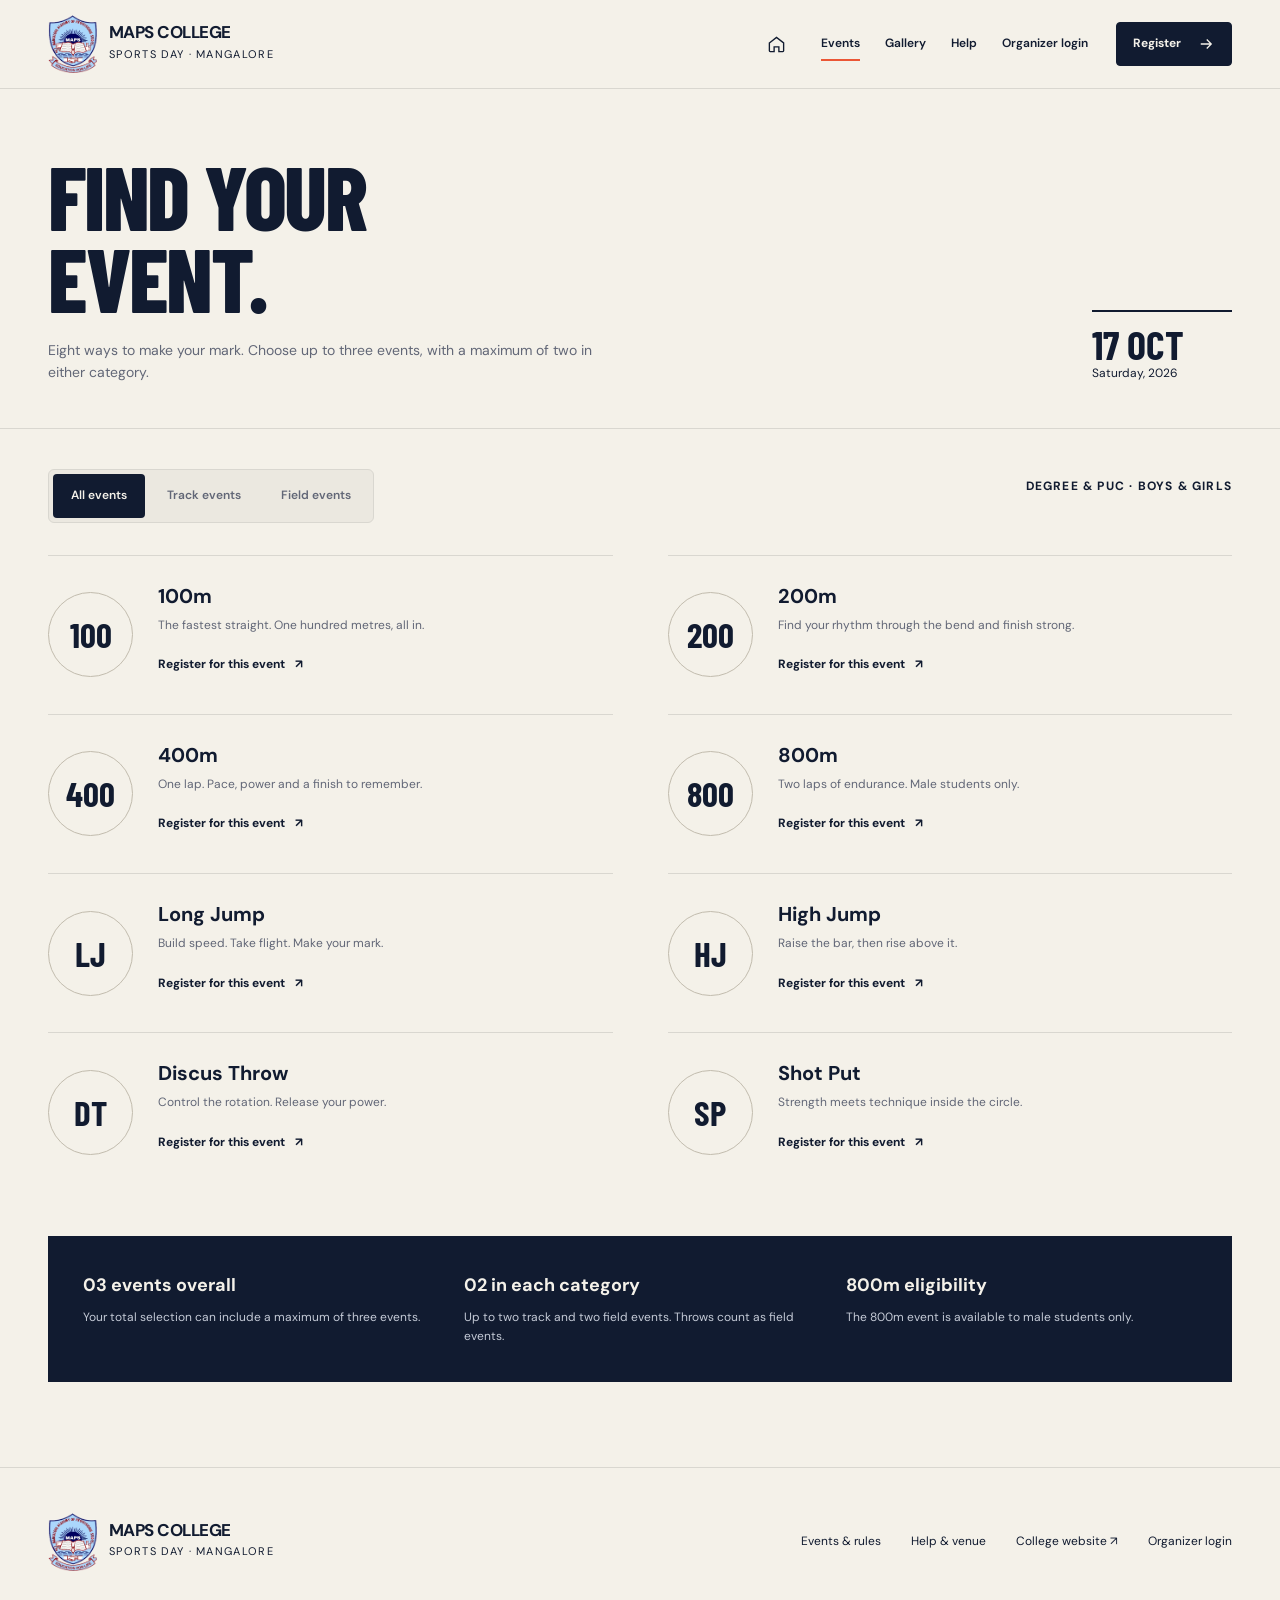
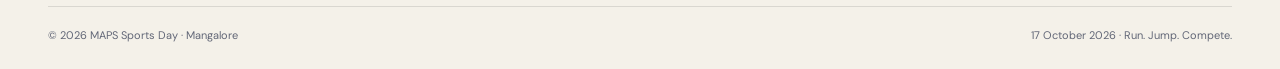
==== MAPS-Sports-Day-Website/pages/events.html @ db5a9b79 "Initial commit" ====
<!doctype html>
<html lang="en">
<head>
  <meta charset="utf-8"><meta name="viewport" content="width=device-width, initial-scale=1"><meta name="theme-color" content="#f4f1e9">
  <title>Events · MAPS Sports Day 2026</title>
  <link rel="stylesheet" href="../style.css">
</head>
<body data-page="events">
  <a class="skip" href="#main">Skip to content</a>
  <header class="masthead"><nav class="nav container" aria-label="Main navigation">
    <a class="brand" href="../index.html" aria-label="MAPS Sports Day home"><span class="brand-image"><img src="../assets/images/maps-logo.png" alt=""></span><span><strong>MAPS COLLEGE</strong><span>Sports Day · Mangalore</span></span></a>
    <div class="nav-links" id="primary-navigation"><a class="nav-home" href="../index.html" aria-label="Home" title="Home"><svg viewBox="0 0 24 24" fill="none" stroke="currentColor" stroke-width="1.7" aria-hidden="true"><path d="m3 10 9-7 9 7v10a1 1 0 0 1-1 1h-5v-6H9v6H4a1 1 0 0 1-1-1z"/></svg></a><a href="events.html">Events</a><a href="gallery.html">Gallery</a><a href="help.html">Help</a><a href="organizer-login.html">Organizer login</a></div>
    <a class="button small" href="register.html">Register <svg viewBox="0 0 24 24" fill="none" stroke="currentColor" stroke-width="1.7" aria-hidden="true"><path d="M5 12h14M13 6l6 6-6 6"/></svg></a>
    <button class="menu-toggle" type="button" aria-label="Open navigation" aria-expanded="false" aria-controls="primary-navigation"><svg viewBox="0 0 24 24" fill="none" stroke="currentColor" stroke-width="1.7" aria-hidden="true"><path d="M4 8h16M4 16h16"/></svg></button>
  </nav></header>
  <main id="main">
    <section class="page-hero"><div class="container"><div class="page-title-line"><div><h1>Find your<br>event.</h1><p>Eight ways to make your mark. Choose up to three events, with a maximum of two in either category.</p></div><div class="date-stamp"><strong>17 OCT</strong>Saturday, 2026</div></div></div></section>
    <section class="content container">
      <div class="toolbar">
        <div class="segmented" role="group" aria-label="Filter events">
          <button type="button" data-event-filter="all" aria-pressed="true">All events</button>
          <button type="button" data-event-filter="track" aria-pressed="false">Track events</button>
          <button type="button" data-event-filter="field" aria-pressed="false">Field events</button>
        </div>
        <span class="track-tag">Degree &amp; PUC · Boys &amp; Girls</span>
      </div>
      <div class="event-catalog" id="catalog">
        <article class="catalog-item" data-event-card data-kind="track"><span class="catalog-mark">100</span><div><h3>100m</h3><p>The fastest straight. One hundred metres, all in.</p><a href="register.html?event=100m">Register for this event <span aria-hidden="true">↗</span></a></div></article>
        <article class="catalog-item" data-event-card data-kind="track"><span class="catalog-mark">200</span><div><h3>200m</h3><p>Find your rhythm through the bend and finish strong.</p><a href="register.html?event=200m">Register for this event <span aria-hidden="true">↗</span></a></div></article>
        <article class="catalog-item" data-event-card data-kind="track"><span class="catalog-mark">400</span><div><h3>400m</h3><p>One lap. Pace, power and a finish to remember.</p><a href="register.html?event=400m">Register for this event <span aria-hidden="true">↗</span></a></div></article>
        <article class="catalog-item" data-event-card data-kind="track"><span class="catalog-mark">800</span><div><h3>800m</h3><p>Two laps of endurance. Male students only.</p><a href="register.html?event=800m">Register for this event <span aria-hidden="true">↗</span></a></div></article>
        <article class="catalog-item" data-event-card data-kind="field"><span class="catalog-mark">LJ</span><div><h3>Long Jump</h3><p>Build speed. Take flight. Make your mark.</p><a href="register.html?event=Long%20Jump">Register for this event <span aria-hidden="true">↗</span></a></div></article>
        <article class="catalog-item" data-event-card data-kind="field"><span class="catalog-mark">HJ</span><div><h3>High Jump</h3><p>Raise the bar, then rise above it.</p><a href="register.html?event=High%20Jump">Register for this event <span aria-hidden="true">↗</span></a></div></article>
        <article class="catalog-item" data-event-card data-kind="field"><span class="catalog-mark">DT</span><div><h3>Discus Throw</h3><p>Control the rotation. Release your power.</p><a href="register.html?event=Discus%20Throw">Register for this event <span aria-hidden="true">↗</span></a></div></article>
        <article class="catalog-item" data-event-card data-kind="field"><span class="catalog-mark">SP</span><div><h3>Shot Put</h3><p>Strength meets technique inside the circle.</p><a href="register.html?event=Shot%20Put">Register for this event <span aria-hidden="true">↗</span></a></div></article>
      </div>
      <div class="rules-strip" aria-label="Event entry rules">
        <div><strong>03 events overall</strong><p>Your total selection can include a maximum of three events.</p></div>
        <div><strong>02 in each category</strong><p>Up to two track and two field events. Throws count as field events.</p></div>
        <div><strong>800m eligibility</strong><p>The 800m event is available to male students only.</p></div>
      </div>
    </section>
  </main>
  <footer class="footer"><div class="container"><div class="footer-top"><a class="brand" href="../index.html" aria-label="MAPS Sports Day home"><span class="brand-image"><img src="../assets/images/maps-logo.png" alt=""></span><span><strong>MAPS COLLEGE</strong><span>Sports Day · Mangalore</span></span></a><nav class="footer-links" aria-label="Footer links"><a href="events.html">Events &amp; rules</a><a href="help.html">Help &amp; venue</a><a href="https://mapsmangalore.com/" target="_blank" rel="noopener">College website ↗</a><a href="organizer-login.html">Organizer login</a></nav></div><div class="footer-bottom"><span>© 2026 MAPS Sports Day · Mangalore</span><span>17 October 2026 · Run. Jump. Compete.</span></div></div></footer>
  <script src="../script.js" defer></script>
</body>
</html>
---- MAPS-Sports-Day-Website/style.css ----
/* MAPS Sports Day 2026 — shared visual system */
@font-face {
  font-family: "DM Sans";
  src: url("assets/fonts/dm-sans-regular.ttf") format("truetype");
  font-style: normal;
  font-weight: 400;
  font-display: swap;
}
@font-face {
  font-family: "DM Sans";
  src: url("assets/fonts/dm-sans-medium.ttf") format("truetype");
  font-style: normal;
  font-weight: 500;
  font-display: swap;
}
@font-face {
  font-family: "DM Sans";
  src: url("assets/fonts/dm-sans-semibold.ttf") format("truetype");
  font-style: normal;
  font-weight: 600;
  font-display: swap;
}
@font-face {
  font-family: "DM Sans";
  src: url("assets/fonts/dm-sans-bold.ttf") format("truetype");
  font-style: normal;
  font-weight: 700;
  font-display: swap;
}
@font-face {
  font-family: "Barlow Condensed";
  src: url("assets/fonts/barlow-condensed-bold.ttf") format("truetype");
  font-style: normal;
  font-weight: 700;
  font-display: swap;
}
@font-face {
  font-family: "Barlow Condensed";
  src: url("assets/fonts/barlow-condensed-extrabold.ttf") format("truetype");
  font-style: normal;
  font-weight: 800;
  font-display: swap;
}

:root {
  color-scheme: light;
  --ink: #111b30;
  --paper: #f4f1e9;
  --white: #fffdf7;
  --red: #eb5635;
  --gold: #efd486;
  --muted: #626777;
  --line: #d9d7d0;
  --ease: cubic-bezier(.23, 1, .32, 1);
}

*, *::before, *::after { box-sizing: border-box; }
html { scroll-behavior: smooth; scroll-padding-top: 100px; }
body {
  margin: 0;
  background: var(--paper);
  color: var(--ink);
  font: 400 15px/1.6 "DM Sans", Arial, sans-serif;
  -webkit-font-smoothing: antialiased;
}
body, button, input, select, textarea { font-family: "DM Sans", Arial, sans-serif; }
a { color: inherit; text-decoration: none; }
button, input, select, textarea { font: inherit; border-radius: 4px; }
button, a, input, select, textarea { -webkit-tap-highlight-color: transparent; }
button { cursor: pointer; color: inherit; }
button:disabled { cursor: not-allowed; }
img { display: block; max-width: 100%; }
svg { display: block; width: 20px; height: 20px; flex-shrink: 0; }
h1, h2, h3, p { margin: 0; }
h1, h2, .display {
  font-family: "Barlow Condensed", Impact, sans-serif;
  font-weight: 800;
  line-height: .92;
  letter-spacing: -.025em;
  text-transform: uppercase;
  text-wrap: balance;
}
h1 { font-size: clamp(58px, 8vw, 96px); }
h2 { font-size: clamp(44px, 5vw, 70px); }
h3 { font-size: 20px; line-height: 1.3; }
p { max-width: 70ch; }
::selection { background: var(--gold); color: var(--ink); }
:focus-visible { outline: 3px solid #9b351f; outline-offset: 5px; }
input, textarea { caret-color: #a53921; }
::-webkit-scrollbar { width: 8px; height: 8px; }
::-webkit-scrollbar-track { background: var(--paper); }
::-webkit-scrollbar-thumb { background: #9ba0aa; border-radius: 8px; }
[hidden] { display: none !important; }

.skip { position: fixed; z-index: 100; top: 8px; left: 8px; padding: 12px; background: var(--gold); transform: translateY(-150%); }
.skip:focus { transform: none; }
.container { width: min(1280px, calc(100% - 96px)); margin-inline: auto; }

/* Sticky navigation */
.masthead { position: sticky; top: 0; z-index: 40; background: var(--paper); border-bottom: 1px solid var(--line); }
.nav { position: relative; display: flex; align-items: center; gap: 28px; height: 88px; }
.brand { display: flex; align-items: center; gap: 12px; flex-shrink: 0; }
.brand-image { width: 49px; overflow: hidden; }
.brand img { width: 49px; height: 58px; max-width: none; object-fit: cover; object-position: left center; }
.brand strong { display: block; font-size: 17px; line-height: 1.15; letter-spacing: -.03em; }
.brand span { display: block; font-size: 11px; line-height: 2; letter-spacing: .12em; text-transform: uppercase; }
.nav-links { display: flex; align-items: center; gap: 25px; margin-left: auto; }
.nav-links a { position: relative; display: flex; align-items: center; min-height: 44px; font-size: 12px; font-weight: 600; }
.nav-links a::after { position: absolute; right: 0; bottom: 5px; left: 0; height: 2px; background: var(--red); content: ""; transform: scaleX(0); transform-origin: left; transition: transform 160ms var(--ease); }
.nav-links a[aria-current="page"]::after { transform: scaleX(1); }
.nav-links a.nav-home { justify-content: center; min-width: 40px; }
.nav-links a.nav-home::after { display: none; }
.nav-home svg { width: 19px; height: 19px; }
.menu-toggle { display: none; width: 44px; height: 44px; padding: 10px; border: 0; background: transparent; }
.menu-toggle svg { width: 24px; height: 24px; }

.button { display: inline-flex; align-items: center; justify-content: center; gap: 16px; min-height: 48px; padding: 13px 23px; border: 1px solid var(--ink); border-radius: 4px; background: var(--ink); color: var(--paper); font-size: 13px; font-weight: 700; transition: transform 160ms var(--ease), background 160ms var(--ease), color 160ms var(--ease); }
.button svg { width: 18px; height: 18px; }
.button.red { border-color: var(--red); background: var(--red); color: var(--ink); }
.button.light { border-color: var(--paper); background: var(--paper); color: var(--ink); }
.button.outline { border-color: #9b9da2; background: transparent; color: var(--ink); }
.button.text { padding-inline: 0; border-color: transparent; background: transparent; color: inherit; }
.button.small { min-height: 44px; padding: 9px 16px; font-size: 12px; }
.button:active { transform: scale(.97); }
.button:disabled { opacity: .55; }

/* Home hero and track artwork */
.hero { position: relative; overflow: hidden; background: var(--ink); color: var(--paper); }
.hero-inner { position: relative; display: grid; grid-template-columns: 1fr 1.16fr; align-items: center; gap: 20px; min-height: 650px; padding-block: 58px 68px; }
.hero-copy { position: relative; z-index: 2; animation: hero-enter 950ms var(--ease) both; }
.event-line { display: flex; align-items: center; gap: 18px; margin-bottom: 28px; font-size: 12px; letter-spacing: .03em; }
.event-line i { width: 6px; height: 6px; border-radius: 50%; background: var(--gold); }
.hero h1 { max-width: 600px; font-size: clamp(72px, 8vw, 96px); line-height: .95; }
.hero h1 span { display: block; color: var(--red); }
.hero-description { max-width: 350px; margin: 24px 0 28px; color: #c4cad6; font-size: 14px; line-height: 1.8; }
.hero-actions { display: flex; align-items: center; gap: 24px; }
.hero-actions .text { color: var(--paper); }
.hero-visual { position: relative; isolation: isolate; height: 500px; min-width: 0; }
.year-graphic { position: absolute; z-index: 0; top: -12%; right: 0; left: 5%; color: #1f2e48; font: 800 clamp(180px, 25vw, 380px)/1 "Barlow Condensed", Impact, sans-serif; text-align: center; pointer-events: none; }
.track-art { position: absolute; z-index: 1; top: 8%; left: -1%; width: 106%; height: 90%; object-fit: contain; filter: drop-shadow(0 22px 12px rgb(0 0 0 / 20%)); animation: track-float 6s ease-in-out infinite; }
.scene-caption { position: absolute; z-index: 2; right: 25px; bottom: 3px; display: flex; align-items: center; gap: 8px; color: #b7c2d3; font-size: 11px; letter-spacing: .14em; text-transform: uppercase; }
.scene-caption span { width: 5px; height: 5px; border-radius: 50%; background: var(--red); }
.scene-toggle { position: absolute; z-index: 3; top: 8px; right: 0; min-height: 44px; padding: 8px 11px; border: 1px solid #566176; background: transparent; color: var(--paper); font-size: 11px; }
.hero-bottom { display: flex; align-items: center; justify-content: space-between; gap: 20px; padding: 19px 0; border-top: 1px solid #394359; color: #bdc5d3; font-size: 11px; }
.hero-bottom strong { color: var(--paper); font-weight: 500; }
.hero-bottom .countdown { color: var(--gold); font-weight: 700; font-variant-numeric: tabular-nums; }
.ticker { overflow: hidden; padding: 13px 0; border-block: 1px solid var(--red); background: var(--red); color: var(--ink); }
.ticker-track { display: flex; gap: 40px; width: max-content; animation: marquee 32s linear infinite; font: 700 24px/1.2 "Barlow Condensed", Impact, sans-serif; letter-spacing: .04em; text-transform: uppercase; }
.ticker-track span { display: flex; align-items: center; gap: 40px; white-space: nowrap; }
.ticker-track b { font-size: 16px; font-weight: 400; }

/* Home sections */
.section { padding-block: 96px; }
.section-head { display: flex; align-items: end; justify-content: space-between; gap: 30px; margin-bottom: 36px; }
.section-head p { max-width: 310px; color: var(--muted); font-size: 13px; }
.section-head h2 span { color: #a53921; }
.event-preview { display: grid; grid-template-columns: 1fr 1fr; gap: 60px; }
.track-tag { margin-bottom: 18px; font-size: 12px; font-weight: 700; letter-spacing: .1em; text-transform: uppercase; }
.event-list { border-top: 1px solid var(--ink); }
.event-row { display: grid; grid-template-columns: 90px 1fr 28px; align-items: center; gap: 15px; min-height: 94px; padding: 22px 0; border-bottom: 1px solid var(--line); transition: color 160ms var(--ease); }
.event-row .distance { font: 700 40px/1 "Barlow Condensed", Impact, sans-serif; }
.event-row strong { display: block; font-size: 16px; }
.event-row small { color: var(--muted); font-size: 11px; }
.event-row svg { color: #747886; }
.photo-story { display: grid; grid-template-columns: 1.2fr 1fr; align-items: center; gap: 65px; }
.feature-photo { position: relative; height: 470px; overflow: hidden; background: #dedbd3; }
.feature-photo img { width: 100%; height: 100%; object-fit: cover; }
.photo-label { position: absolute; bottom: 22px; left: 25px; padding: 8px 14px; background: var(--paper); font-size: 11px; font-weight: 600; }
.photo-story h2 { margin-bottom: 24px; }
.photo-story p { margin-bottom: 26px; color: var(--muted); font-size: 14px; }
.photo-story p + p { margin-top: 18px; }
.story-numbers { display: flex; gap: 45px; margin-top: 30px; padding-top: 24px; border-top: 1px solid var(--line); }
.story-numbers strong { display: block; font: 800 44px/1 "Barlow Condensed", Impact, sans-serif; }
.story-numbers span { color: var(--muted); font-size: 11px; }
.dark-section { background: var(--ink); color: var(--paper); }
.dark-section .section-head p { color: #bcc5d4; }
.dark-section .button.outline { color: var(--paper); }
.schedule-preview { display: grid; grid-template-columns: 1fr 1fr 1fr; gap: 35px; padding-top: 26px; border-top: 1px solid #546074; }
.schedule-preview div { padding-bottom: 15px; }
.schedule-preview strong { display: block; margin-bottom: 10px; font-size: 17px; }
.schedule-preview span { color: #bdc5d3; font-size: 12px; }
.results-preview { display: grid; grid-template-columns: 1fr 1fr; gap: 60px; }
.result-link { display: grid; grid-template-columns: 90px 1fr 28px; align-items: center; gap: 15px; min-height: 94px; border-bottom: 1px solid var(--line); transition: color 160ms var(--ease); }
.result-link:first-child { border-top: 1px solid var(--ink); }
.result-link .mark { font: 700 36px/1 "Barlow Condensed", Impact, sans-serif; }
.result-link strong { display: block; font-size: 16px; }
.result-link small { color: var(--muted); font-size: 11px; }
.closing { padding: 70px 0; background: var(--gold); }
.closing-inner { display: flex; align-items: center; justify-content: space-between; gap: 30px; }
.closing h2 { max-width: 650px; }
.footer { padding: 45px 0 25px; border-top: 1px solid var(--line); }
.footer-top { display: flex; justify-content: space-between; gap: 35px; padding-bottom: 35px; }
.footer-links { display: flex; align-items: center; gap: 30px; font-size: 12px; }
.footer-bottom { display: flex; justify-content: space-between; gap: 20px; padding-top: 20px; border-top: 1px solid var(--line); color: var(--muted); font-size: 11px; }

/* Interior pages */
.page-hero { padding: 65px 0 44px; border-bottom: 1px solid var(--line); }
.page-title-line { display: flex; align-items: end; justify-content: space-between; gap: 30px; }
.page-hero h1 { font-size: clamp(58px, 7vw, 90px); }
.page-hero p { max-width: 580px; margin-top: 20px; color: var(--muted); font-size: 14px; }
.date-stamp { min-width: 140px; padding-top: 12px; border-top: 2px solid var(--ink); font-size: 12px; }
.date-stamp strong { display: block; font: 700 40px/1 "Barlow Condensed", Impact, sans-serif; }
.content { min-height: 420px; padding: 40px 0 85px; }
.toolbar { display: flex; flex-wrap: wrap; align-items: center; justify-content: space-between; gap: 18px; margin-bottom: 32px; }
.segmented { display: flex; flex-wrap: wrap; gap: 4px; width: max-content; max-width: 100%; padding: 4px; border: 1px solid var(--line); border-radius: 6px; background: #ebe8e0; }
.segmented button { min-height: 44px; padding: 10px 18px; border: 0; background: transparent; color: var(--muted); font-size: 12px; font-weight: 600; }
.segmented button[aria-pressed="true"] { background: var(--ink); color: var(--paper); }
.filters { display: flex; flex-wrap: wrap; align-items: end; gap: 14px; }
.filter label { display: block; margin-bottom: 6px; font-size: 11px; font-weight: 600; }
.filter select, .filter input { min-width: 160px; min-height: 44px; padding: 10px 13px; border: 1px solid #aaaeb7; background: var(--white); color: var(--ink); }
.notice { display: flex; align-items: start; gap: 12px; margin-bottom: 30px; padding: 17px 20px; background: #e7e4dc; font-size: 12px; }
.notice p { max-width: none; }
.notice strong { font-weight: 700; }
.notice.demo { background: #f3e6be; }
.event-catalog { display: grid; grid-template-columns: 1fr 1fr; gap: 0 55px; }
.catalog-item { display: flex; align-items: center; gap: 25px; padding: 27px 0; border-top: 1px solid var(--line); }
.catalog-mark { position: relative; display: grid; place-items: center; width: 85px; height: 85px; flex-shrink: 0; border: 1px solid #c2bcae; border-radius: 50%; font: 700 35px/1 "Barlow Condensed", Impact, sans-serif; transition: transform 220ms var(--ease), background 220ms var(--ease); }
.catalog-item h3 { margin-bottom: 7px; }
.catalog-item p { color: var(--muted); font-size: 12px; }
.catalog-item a { display: inline-flex; align-items: center; gap: 10px; min-height: 44px; margin-top: 8px; font-size: 12px; font-weight: 700; }
.rules-strip { display: grid; grid-template-columns: 1fr 1fr 1fr; gap: 30px; margin-top: 45px; padding: 35px; background: var(--ink); color: var(--paper); }
.rules-strip strong { display: block; margin-bottom: 8px; font-size: 18px; }
.rules-strip p { color: #c4cad6; font-size: 12px; }
.table-wrap { overflow-x: auto; }
table { width: 100%; border-collapse: collapse; font-size: 13px; font-variant-numeric: tabular-nums; }
th { padding: 15px 18px; border-bottom: 1px solid var(--ink); text-align: left; white-space: nowrap; font-size: 11px; font-weight: 600; letter-spacing: .08em; text-transform: uppercase; }
td { padding: 20px 18px; border-bottom: 1px solid var(--line); }
td:first-child, th:first-child { padding-left: 0; }
td strong { font-weight: 600; }
td small { display: block; margin-top: 4px; color: var(--muted); font-size: 11px; }
.status-pill { display: inline-flex; padding: 4px 9px; border-radius: 3px; background: #e8e5dd; font-size: 11px; font-weight: 600; white-space: nowrap; }
.status-pill.published { background: #dce9dc; color: #244b30; }
.empty { padding: 70px 30px; border-block: 1px solid var(--line); text-align: center; }
.empty-art { display: grid; place-items: center; width: 70px; height: 70px; margin: 0 auto 25px; border: 1px solid #bab7ae; border-radius: 50%; }
.empty-art svg { width: 30px; height: 30px; }
.empty h2 { margin-bottom: 16px; font-size: 38px; }
.empty p { max-width: 460px; margin: 0 auto 24px; color: var(--muted); font-size: 13px; }
.result-section { margin: 28px 0 40px; }
.result-heading { display: flex; align-items: center; justify-content: space-between; gap: 15px; padding-bottom: 18px; border-bottom: 1px solid var(--ink); }
.result-heading h3 { font: 700 30px/1 "Barlow Condensed", Impact, sans-serif; text-transform: uppercase; }
.result-heading span { color: var(--muted); font-size: 11px; }
.podium-row { display: grid; grid-template-columns: 60px 1.5fr 1fr 100px; align-items: center; gap: 18px; padding: 20px 0; border-bottom: 1px solid var(--line); font-size: 13px; }
.place { font: 700 32px/1 "Barlow Condensed", Impact, sans-serif; }
.place.first { color: #805b14; }
.podium-row small { display: block; color: var(--muted); font-size: 11px; }
.team-dot { display: inline-block; width: 8px; height: 8px; margin-right: 8px; border-radius: 50%; }
.standing-row { display: grid; grid-template-columns: 50px 1.5fr 1fr 120px; align-items: center; gap: 25px; padding: 28px 0; border-bottom: 1px solid var(--line); }
.standing-row .team-name { font-size: 22px; font-weight: 600; }
.standing-row .points { font: 700 45px/1 "Barlow Condensed", Impact, sans-serif; text-align: right; }
.standing-row .points small { display: block; color: var(--muted); font: 400 11px/1.6 "DM Sans", Arial, sans-serif; }
.medals { display: flex; gap: 18px; font-size: 12px; }
.medals span { display: flex; align-items: center; gap: 6px; }
.medal-dot { width: 7px; height: 7px; border-radius: 50%; background: #b99b47; }
.medal-dot.silver { background: #818b9b; }
.medal-dot.bronze { background: #a85d37; }
.gallery-grid { display: grid; grid-template-columns: minmax(0, 680px); justify-content: center; }
.gallery-button { width: 100%; padding: 0; border: 0; background: transparent; text-align: left; }
.gallery-image { display: block; height: 400px; overflow: hidden; background: #ddd9d0; }
.gallery-image img { width: 100%; height: 100%; object-fit: cover; transition: transform 250ms var(--ease); }
.gallery-info { display: flex; justify-content: space-between; gap: 15px; padding: 18px 0; font-size: 13px; }
.gallery-info span { color: var(--muted); font-size: 11px; }
.image-crop-alt .gallery-image img { object-position: 65% center; filter: saturate(.88); }
.organiser-note { margin-top: 34px; }
dialog { width: min(1100px, 95vw); max-height: 95vh; padding: 0; border: 0; border-radius: 8px; background: var(--ink); color: var(--paper); }
dialog::backdrop { background: rgb(17 27 48 / 85%); }
dialog img { width: 100%; max-height: 80vh; object-fit: contain; }
.dialog-foot { display: flex; align-items: center; justify-content: space-between; padding: 15px 20px; font-size: 12px; }
.dialog-close { min-height: 44px; padding: 8px 15px; border: 1px solid #8f98a7; background: transparent; color: var(--paper); }
.help-grid { display: grid; grid-template-columns: 1.4fr 1fr; gap: 75px; }
.faq { border-top: 1px solid var(--line); }
details { padding: 21px 0; border-bottom: 1px solid var(--line); }
summary { min-height: 25px; cursor: pointer; font-size: 14px; font-weight: 600; }
details p { padding: 16px 0 0; color: var(--muted); font-size: 13px; }
.venue-block { padding: 35px; background: var(--ink); color: var(--paper); }
.venue-block h2 { margin-bottom: 20px; font-size: 42px; }
.venue-block p { margin-bottom: 25px; color: #bdc5d3; font-size: 13px; }
.venue-lines { display: flex; flex-direction: column; gap: 20px; padding-top: 20px; border-top: 1px solid #536079; }
.venue-lines small { display: block; color: #bdc5d3; font-size: 11px; }
.venue-lines strong { display: block; font-size: 14px; }

/* Registration form */
.form-layout { display: grid; grid-template-columns: 1.5fr 1fr; align-items: start; gap: 65px; }
.registration-form { padding: 35px; border-radius: 8px; background: var(--white); }
.form-grid { display: grid; grid-template-columns: 1fr 1fr; gap: 22px 20px; }
.form-grid .field-span-all { grid-column: 1 / -1; }
.field label { display: block; margin-bottom: 8px; font-size: 12px; font-weight: 600; }
.field input, .field select, .field textarea { width: 100%; min-height: 48px; padding: 12px; border: 1px solid #a7abb3; background: transparent; color: var(--ink); }
.field textarea { min-height: 90px; resize: vertical; }
.field input::placeholder, .field textarea::placeholder { color: #707583; }
.field.full { grid-column: 1 / -1; }
.form-title { margin-bottom: 25px; font: 700 32px/1 "Barlow Condensed", Impact, sans-serif; text-transform: uppercase; }
.form-intro { margin-bottom: 28px; color: var(--muted); font-size: 13px; }
.event-group-heading { margin: 24px 0 12px; font-size: 12px; font-weight: 700; letter-spacing: .07em; text-transform: uppercase; }
.event-options { display: grid; grid-template-columns: 1fr 1fr; gap: 10px; }
.event-option { display: flex; align-items: center; gap: 12px; min-height: 70px; padding: 13px; border: 1px solid #c3c6cd; border-radius: 4px; cursor: pointer; font-size: 12px; transition: background 160ms var(--ease), border-color 160ms var(--ease); }
.event-option:has(input:checked) { border-color: #a98c3e; background: #f5e9ce; }
.event-option:has(input:disabled) { opacity: .55; cursor: not-allowed; }
.event-option input { width: 16px; height: 16px; flex-shrink: 0; accent-color: var(--ink); }
.event-option strong { display: block; }
.event-option small { display: block; margin-top: 3px; color: var(--muted); font-size: 11px; }
.form-aside { position: sticky; top: 122px; }
.form-aside h2 { margin-bottom: 25px; font-size: 48px; }
.form-aside > p { margin-bottom: 25px; color: var(--muted); font-size: 13px; }
.limits { border-top: 1px solid var(--line); }
.limit-line { display: flex; justify-content: space-between; gap: 12px; padding: 16px 0; border-bottom: 1px solid var(--line); font-size: 12px; }
.limit-line strong { font-variant-numeric: tabular-nums; }
.selection-summary { display: flex; flex-wrap: wrap; gap: 7px; margin-top: 22px; }
.selection-summary span { padding: 7px 10px; border-radius: 3px; background: #e5e1d7; font-size: 11px; }
.form-error { min-height: 25px; padding-top: 15px; color: #942f1b; font-size: 12px; }
.form-error:empty { min-height: 0; padding: 0; }
.form-actions { display: flex; align-items: center; justify-content: space-between; gap: 16px; margin-top: 30px; }
.form-actions .button { margin-left: auto; }
.confirmation-section { padding-top: 62px; }
.confirmation-card { max-width: 760px; margin-inline: auto; padding: clamp(30px, 6vw, 64px); border-radius: 8px; background: var(--white); }
.confirmation-check { display: grid; place-items: center; width: 58px; height: 58px; margin-bottom: 28px; border-radius: 50%; background: #e3ebdf; color: #355e2a; font-size: 32px; font-weight: 700; }
.confirmation-card .track-tag { margin-bottom: 12px; color: #355e2a; }
.confirmation-card h1 { margin-bottom: 22px; font-size: clamp(54px, 8vw, 82px); }
.confirmation-lead { margin-bottom: 28px; color: var(--muted); }
.confirmation-detail { display: grid; gap: 5px; padding: 16px 0; border-block: 1px solid var(--line); }
.confirmation-detail small, .confirmation-reference { color: var(--muted); font-size: 12px; }
.confirmation-reference { margin-top: 14px; }
.confirmation-reference strong { color: var(--ink); font-variant-numeric: tabular-nums; }
.confirmation-actions { display: flex; flex-wrap: wrap; align-items: center; gap: 20px; margin-top: 28px; }
.inline-link { display: inline-flex; align-items: center; min-height: 44px; font-size: 12px; font-weight: 600; text-decoration: underline; text-underline-offset: 5px; }
.auth-layout { display: grid; grid-template-columns: 1fr 1fr; align-items: start; gap: 70px; max-width: 1040px; margin-inline: auto; }
.auth-art { position: relative; height: 450px; overflow: hidden; padding: 40px; background: var(--ink); color: var(--paper); }
.auth-art h2 { position: relative; z-index: 1; font-size: 58px; }
.auth-art p { position: relative; z-index: 1; max-width: 280px; margin-top: 25px; color: #c4cad6; font-size: 13px; }
.auth-year { position: absolute; right: -18px; bottom: -90px; color: var(--red); font: 800 320px/1 "Barlow Condensed", Impact, sans-serif; }
.auth-form { padding-top: 10px; }
.auth-form h2 { margin-bottom: 15px; font-size: 46px; }
.auth-form > p { margin-bottom: 28px; color: var(--muted); font-size: 13px; }
.auth-form .field { margin-bottom: 20px; }
.auth-form .button { width: 100%; }
.auth-message { min-height: 25px; padding-top: 12px; color: #942f1b; font-size: 12px; }
.auth-back { margin-top: 15px; }
.password-field { position: relative; }
.password-field input { padding-right: 76px; }
.password-toggle { position: absolute; top: 27px; right: 4px; min-height: 40px; padding: 6px 9px; border: 0; background: transparent; color: var(--muted); font-size: 11px; }
.dashboard-head { display: flex; align-items: end; justify-content: space-between; gap: 20px; margin-bottom: 30px; }
.dashboard-head h2 { font-size: 58px; }
.dashboard-head p { margin-top: 12px; color: var(--muted); font-size: 12px; }
.dashboard-actions { display: flex; align-items: center; gap: 18px; }
.dashboard-stats { display: flex; gap: 50px; margin-bottom: 30px; padding: 22px 0; border-block: 1px solid var(--line); }
.dashboard-stats strong { display: block; font: 800 50px/1 "Barlow Condensed", Impact, sans-serif; }
.dashboard-stats span { color: var(--muted); font-size: 11px; }
.dashboard-groups { display: grid; grid-template-columns: repeat(4, minmax(0, 1fr)); gap: 12px; }
.dashboard-group { padding: 16px; border: 1px solid var(--line); background: transparent; text-align: left; transition: border-color 160ms var(--ease), background 160ms var(--ease); }
.dashboard-group[aria-pressed="true"] { border-color: var(--ink); background: #ebe8e0; }
.dashboard-group strong, .dashboard-group span { display: block; }
.dashboard-group strong { font-size: 13px; }
.dashboard-group span { margin-top: 6px; color: var(--muted); font-size: 11px; }
.dashboard-sections { display: grid; grid-template-columns: 1fr 1fr; gap: 45px; margin-top: 42px; }
.dashboard-section h3 { margin-bottom: 12px; font: 700 28px/1 "Barlow Condensed", Impact, sans-serif; text-transform: uppercase; }
.dashboard-event-list { border-top: 1px solid var(--ink); }
.dashboard-event { display: flex; align-items: center; justify-content: space-between; gap: 16px; width: 100%; min-height: 66px; padding: 12px 0; border: 0; border-bottom: 1px solid var(--line); background: transparent; text-align: left; }
.dashboard-event[aria-pressed="true"] { color: #a53921; }
.dashboard-event strong { font-size: 13px; }
.dashboard-event span { color: var(--muted); font-size: 11px; }
.dashboard-panel { margin-top: 46px; padding-top: 25px; border-top: 1px solid var(--ink); }
.dashboard-panel-head { display: flex; align-items: center; justify-content: space-between; gap: 20px; margin-bottom: 18px; }
.dashboard-panel-head h3 { font: 700 30px/1 "Barlow Condensed", Impact, sans-serif; text-transform: uppercase; }
.dashboard-tools { display: flex; align-items: center; gap: 12px; }
.dashboard-search { min-height: 44px; min-width: 220px; padding: 10px 12px; border: 1px solid #aaaeb7; background: var(--white); }
.dashboard-table { overflow-x: auto; }
.dashboard-table table { min-width: 940px; }
.dashboard-status { margin-bottom: 22px; padding: 14px 16px; border: 1px solid var(--line); background: #ebe8e0; color: var(--muted); font-size: 12px; }
.dashboard-status.error { border-color: #e1b7a9; background: #f4e4de; color: #842e1c; }
.dashboard-empty { padding: 35px 15px; border-block: 1px solid var(--line); color: var(--muted); font-size: 13px; text-align: center; }

/* Gentle motion, hover feedback, and scroll reveal */
.reveal { opacity: 1; }
.js-motion .reveal.pending { opacity: .15; transform: translateY(18px); transition: opacity 700ms var(--ease), transform 700ms var(--ease); }
.js-motion .reveal.seen { opacity: 1; transform: none; transition: opacity 700ms var(--ease), transform 700ms var(--ease); }
@keyframes hero-enter { from { transform: translateY(22px); opacity: .2; } to { transform: none; opacity: 1; } }
@keyframes marquee { to { transform: translateX(-50%); } }
@keyframes track-float { 0%, 100% { transform: translateY(0) rotate(-1deg); } 50% { transform: translateY(-7px) rotate(0deg); } }
@media (hover: hover) and (pointer: fine) {
  .button:hover { transform: translateY(-2px); background: #26344c; }
  .button.red:hover { background: #f56b49; }
  .button.light:hover { background: #fff; }
  .button.outline:hover { background: #e6e2d9; }
  .button.text:hover { background: transparent; color: var(--red); }
  .nav-links a:hover::after { transform: scaleX(1); }
  .event-row:hover, .result-link:hover { color: #a53921; }
  .catalog-item:hover .catalog-mark { transform: scale(1.05); background: #f0e3c4; }
  .gallery-button:hover img { transform: scale(1.025); }
}
.dark-section .button.outline:hover { background: #26344c; color: var(--paper); }
body[data-motion-paused="true"] .ticker-track,
body[data-motion-paused="true"] .track-art { animation-play-state: paused; }

@media (min-width: 1500px) {
  .hero-inner { min-height: 720px; }
  .hero-visual { height: 550px; }
}
@media (max-width: 1050px) {
  .container { width: calc(100% - 56px); }
  .nav { gap: 20px; }
  .nav-links { gap: 16px; }
  .nav-links a { font-size: 11px; }
  .nav .button { padding-inline: 16px; }
  .hero-inner { grid-template-columns: 1fr 1fr; min-height: 600px; }
  .hero-visual { height: 430px; }
  .event-preview, .photo-story { gap: 35px; }
  .form-layout { gap: 35px; }
  .help-grid { gap: 35px; }
  .hero h1 { font-size: 85px; }
  .footer-links { gap: 16px; }
}
@media (max-width: 800px) {
  .container { width: calc(100% - 40px); }
  .nav { height: 76px; gap: 12px; }
  .brand strong { font-size: 15px; }
  .brand span { font-size: 11px; }
  .brand-image { width: 37px; }
  .brand img { width: 37px; height: 44px; }
  .nav > .button { min-height: 44px; margin-left: auto; padding: 10px 14px; font-size: 11px; }
  .menu-toggle { display: grid; place-items: center; }
  .nav-links { position: absolute; top: 76px; right: 0; left: 0; display: none; flex-wrap: wrap; gap: 8px 20px; margin: 0; padding: 15px 20px; border-bottom: 1px solid var(--line); background: var(--paper); }
  .nav-links.open { display: flex; }
  .nav-links a { min-width: 75px; font-size: 13px; }
  .nav-links a.nav-home { min-width: 44px; }
  .hero-inner { grid-template-columns: 1fr 1fr; min-height: 540px; padding-block: 45px; }
  .hero h1 { font-size: 72px; }
  .hero-description { font-size: 12px; }
  .hero-visual { height: 370px; }
  .hero-actions { flex-wrap: wrap; gap: 16px; }
  .hero-actions .button { padding: 12px 15px; font-size: 12px; }
  .hero-bottom { flex-wrap: wrap; font-size: 11px; }
  .year-graphic { top: 0; font-size: 240px; }
  .scene-caption { right: 0; font-size: 11px; }
  .section { padding-block: 65px; }
  .section-head { align-items: start; }
  .section-head p { max-width: 220px; }
  .feature-photo { height: 380px; }
  .closing h2 { font-size: 50px; }
  .footer-top { flex-wrap: wrap; }
  .footer-links { flex-wrap: wrap; }
  .form-layout { grid-template-columns: 1fr; }
  .form-aside { position: static; order: -1; }
  .form-aside h2 { margin-bottom: 12px; font-size: 35px; }
  .form-aside > p { margin-bottom: 10px; }
  .limits { display: flex; gap: 20px; }
  .limit-line { flex: 1 1 0; gap: 10px; font-size: 11px; }
  .registration-form { padding: 28px; }
  .help-grid { grid-template-columns: 1.2fr 1fr; }
  .auth-layout { gap: 40px; }
  .auth-art { height: 420px; padding: 30px; }
  .auth-art h2 { font-size: 48px; }
  .dashboard-groups { grid-template-columns: repeat(2, minmax(0, 1fr)); }
  .dashboard-stats { gap: 28px; }
  .gallery-image { height: 300px; }
  .podium-row { grid-template-columns: 40px 1.5fr 1fr 60px; gap: 12px; }
  .standing-row { grid-template-columns: 30px 1.2fr 1fr 80px; gap: 15px; }
  .standing-row .team-name { font-size: 18px; }
}
@media (max-width: 600px) {
  .container { width: calc(100% - 36px); }
  .brand { gap: 8px; }
  .brand-image, .brand img { width: 32px; }
  .brand img { height: 40px; }
  .brand span { letter-spacing: .02em; }
  .nav { gap: 9px; }
  .hero-inner { display: flex; flex-direction: column; align-items: stretch; gap: 0; min-height: 0; padding: 40px 0 5px; }
  .hero-copy { z-index: 2; }
  .event-line { gap: 12px; margin-bottom: 24px; font-size: 11px; }
  .hero h1 { max-width: 370px; font-size: 80px; line-height: .9; }
  .hero-description { max-width: 300px; margin: 22px 0; font-size: 12px; }
  .hero-actions { gap: 12px; }
  .hero-actions .button { min-height: 44px; }
  .hero-visual { height: 340px; margin-top: 5px; }
  .year-graphic { top: -16px; left: 0; font-size: 270px; }
  .track-art { top: 3%; left: -4%; width: 108%; height: 95%; }
  .scene-toggle { top: 12px; right: 0; }
  .scene-caption { right: 5px; bottom: 6px; font-size: 11px; letter-spacing: .06em; }
  .hero-bottom { gap: 12px; padding-block: 15px; }
  .hero-bottom > span:nth-child(2) { display: none; }
  .ticker { padding: 9px 0; }
  .ticker-track, .ticker-track span { gap: 28px; }
  .ticker-track { font-size: 20px; }
  .section { padding-block: 55px; }
  .section-head { flex-direction: column; gap: 20px; margin-bottom: 28px; }
  .section-head p { max-width: 340px; }
  .event-preview, .results-preview { grid-template-columns: 1fr; gap: 35px; }
  .event-row { min-height: 82px; padding: 17px 0; }
  .event-row .distance { font-size: 36px; }
  .photo-story { grid-template-columns: 1fr; gap: 35px; }
  .feature-photo { height: 350px; }
  .photo-story h2 { font-size: 52px; }
  .story-numbers { gap: 35px; }
  .schedule-preview { grid-template-columns: 1fr; gap: 5px; }
  .schedule-preview div { padding: 16px 0; border-bottom: 1px solid #3e4b60; }
  .closing { padding-block: 45px; }
  .closing-inner { flex-direction: column; align-items: start; }
  .closing h2 { font-size: 55px; }
  .footer { padding-top: 35px; }
  .footer-top { gap: 30px; }
  .footer-links { max-width: 100%; gap: 6px 25px; }
  .footer-links a { display: flex; align-items: center; min-height: 36px; }
  .footer-bottom { flex-direction: column; gap: 10px; }
  .page-hero { padding: 45px 0 30px; }
  .page-hero h1 { font-size: 64px; }
  .page-title-line { align-items: start; gap: 20px; }
  .date-stamp { min-width: 80px; padding-top: 8px; font-size: 11px; }
  .date-stamp strong { font-size: 32px; }
  .page-hero p { margin-top: 18px; font-size: 12px; }
  .content { padding: 28px 0 60px; }
  .segmented button { padding: 9px 12px; font-size: 11px; }
  .filters { width: 100%; gap: 10px; }
  .filter { min-width: 130px; flex: 1 1 0; }
  .filter select, .filter input { width: 100%; min-width: 0; font-size: 12px; }
  .toolbar { gap: 20px; margin-bottom: 25px; }
  .notice { gap: 10px; padding: 15px; font-size: 11px; }
  .event-catalog, .gallery-grid { grid-template-columns: 1fr; }
  .event-catalog { gap: 0; }
  .catalog-item { gap: 20px; }
  .catalog-mark { width: 65px; height: 65px; font-size: 30px; }
  .rules-strip { grid-template-columns: 1fr; gap: 25px; padding: 27px; }
  .gallery-grid { gap: 25px; }
  .gallery-image { height: 320px; }
  .help-grid { grid-template-columns: 1fr; gap: 35px; }
  .auth-layout { grid-template-columns: 1fr; gap: 30px; }
  .auth-art { display: none; }
  .auth-form { padding: 0; }
  .auth-form h2 { font-size: 45px; }
  .dashboard-head { align-items: start; flex-direction: column; }
  .dashboard-head h2 { font-size: 50px; }
  .dashboard-actions { width: 100%; justify-content: space-between; }
  .dashboard-stats { justify-content: space-between; gap: 15px; }
  .dashboard-stats strong { font-size: 38px; }
  .dashboard-sections { grid-template-columns: 1fr; gap: 32px; }
  .dashboard-panel-head { align-items: start; flex-direction: column; }
  .dashboard-tools { width: 100%; }
  .dashboard-search { min-width: 0; flex: 1; }
  .venue-block { padding: 30px; }
  .form-grid { grid-template-columns: 1fr; gap: 20px; }
  .registration-form { padding: 23px 20px; }
  .confirmation-card { padding: 30px 22px; }
  .form-aside > p { font-size: 12px; }
  .limits { gap: 12px; }
  .limit-line { display: block; padding: 12px 0; font-size: 11px; }
  .limit-line strong { display: block; margin-top: 3px; font-size: 16px; }
  .event-options { gap: 8px; }
  .event-option { gap: 9px; min-height: 80px; padding: 11px; font-size: 11px; }
  .form-title { font-size: 30px; }
  .form-actions .button { padding: 12px 18px; font-size: 12px; }
  .podium-row { grid-template-columns: 30px 1fr 60px; gap: 12px; font-size: 12px; }
  .podium-row .result-team { grid-area: 2 / 2; margin-top: -10px; }
  .podium-row .result-mark { grid-area: 1 / 3; }
  .result-heading h3 { font-size: 26px; }
  .standing-row { grid-template-columns: 25px 1fr 70px; gap: 13px; padding: 23px 0; }
  .standing-row .medals { grid-area: 2 / 2; margin-top: -13px; }
  .standing-row .points { grid-area: 1 / 3; }
  .standing-row .team-name { font-size: 20px; }
  .table-wrap table { min-width: 630px; }
  th, td { padding: 16px 12px; }
  .empty { padding: 45px 10px; }
  .empty h2 { font-size: 34px; }
}
@media (max-width: 390px) {
  .container { width: calc(100% - 28px); }
  .brand strong { font-size: 13px; }
  .brand span { font-size: 9px; }
  .nav > .button { padding: 9px 11px; font-size: 10px; }
  .hero h1 { font-size: 72px; }
  .hero-actions { align-items: flex-start; flex-direction: column; }
  .hero-visual { height: 290px; }
  .year-graphic { font-size: 230px; }
  .story-numbers { gap: 22px; }
  .story-numbers strong { font-size: 38px; }
  .event-options { grid-template-columns: 1fr; }
}
@media (prefers-reduced-motion: reduce) {
  html { scroll-behavior: auto; }
  *, *::before, *::after { animation-duration: .01ms !important; animation-iteration-count: 1 !important; transition-duration: .01ms !important; }
  .js-motion .reveal.pending { opacity: 1; transform: none; }
  .hero-copy { opacity: 1; transform: none; }
}
@media print {
  .masthead, .footer, .form-aside, .form-actions, .hero, .ticker { display: none !important; }
  .container { width: 100%; }
  .registration-form { padding: 0; }
  .form-layout { display: block; }
  .content { padding: 10px; }
  .page-hero { padding: 15px 0; }
  .button { display: none !important; }
  body { background: white; }
}
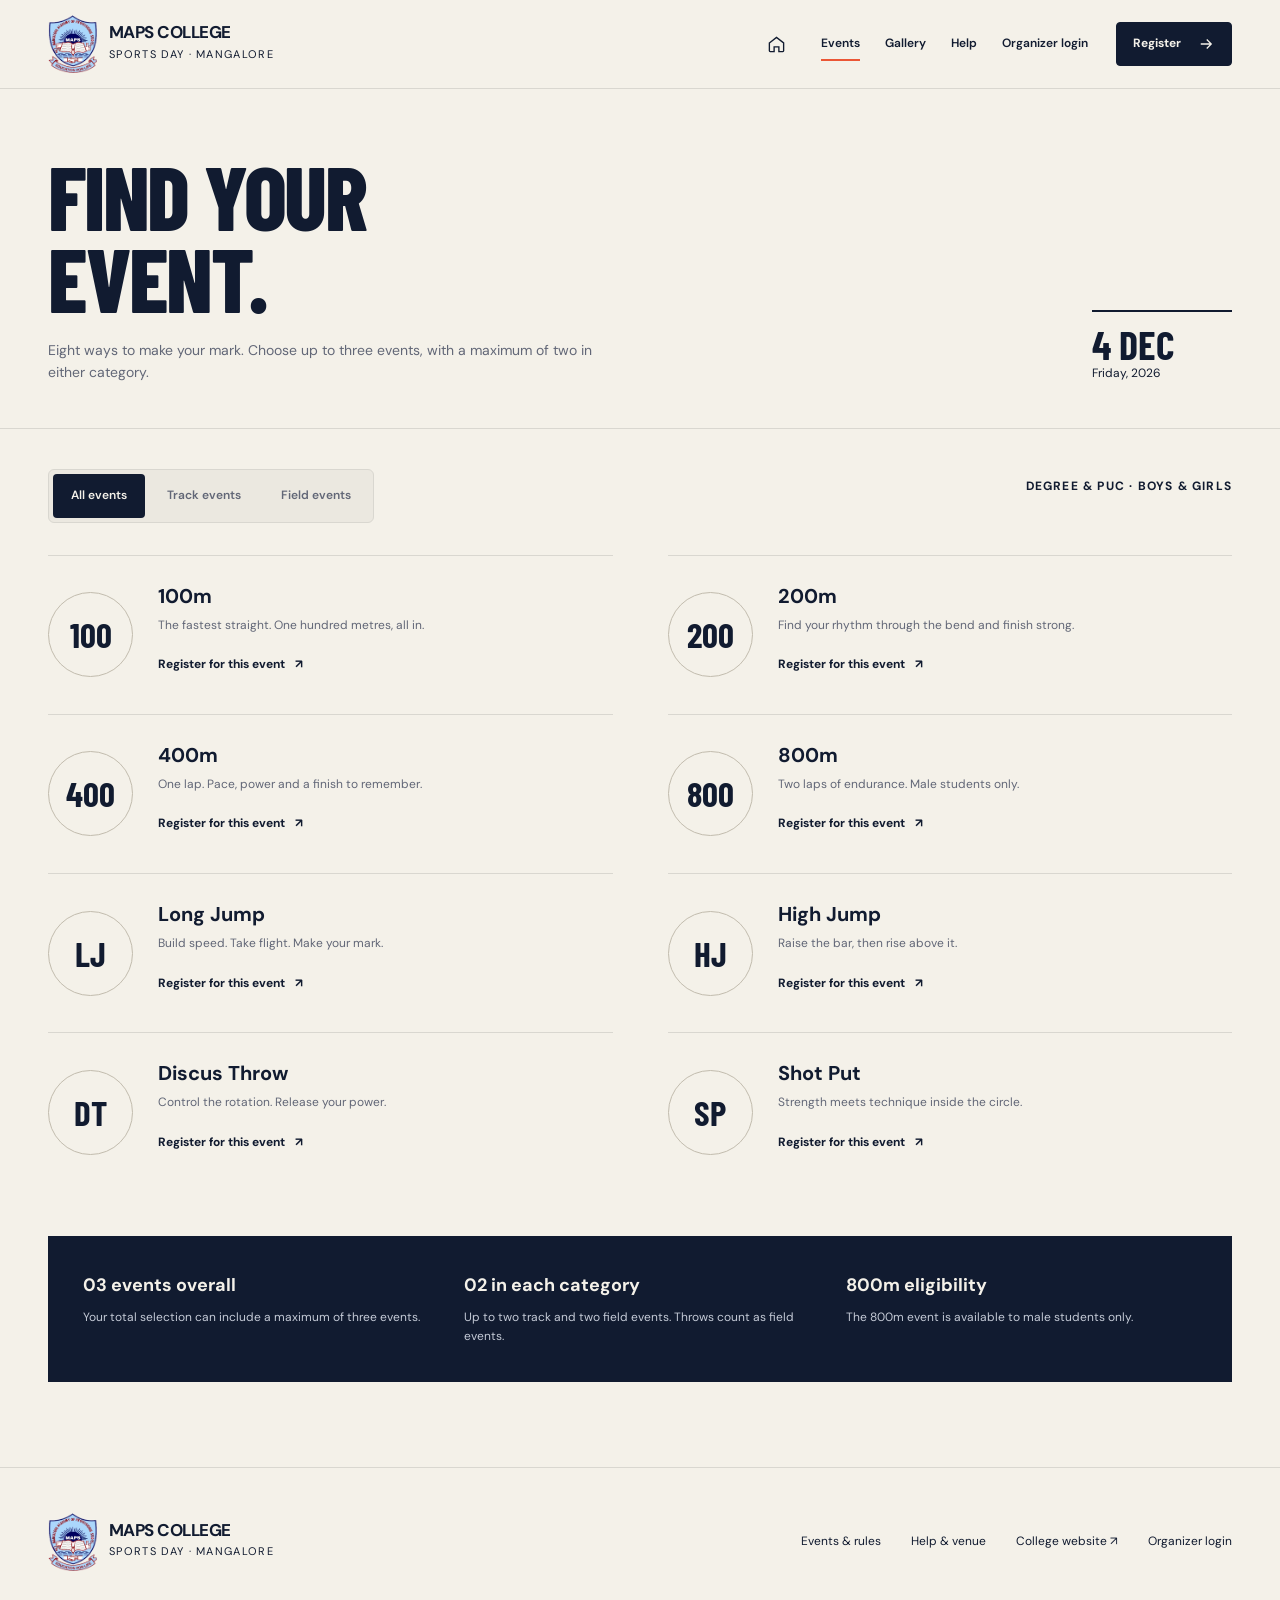
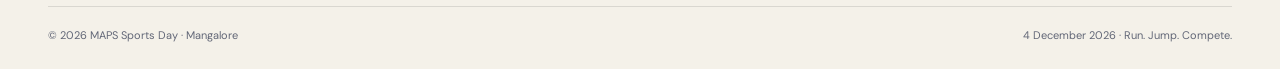
==== commit e6afaf30: "Restore registration and deploy website Co-authored-by: Copilot <223556219+Copilot@users.noreply.git" ====
--- a/MAPS-Sports-Day-Website/pages/events.html
+++ b/MAPS-Sports-Day-Website/pages/events.html
@@ -14,7 +14,7 @@
     <button class="menu-toggle" type="button" aria-label="Open navigation" aria-expanded="false" aria-controls="primary-navigation"><svg viewBox="0 0 24 24" fill="none" stroke="currentColor" stroke-width="1.7" aria-hidden="true"><path d="M4 8h16M4 16h16"/></svg></button>
   </nav></header>
   <main id="main">
-    <section class="page-hero"><div class="container"><div class="page-title-line"><div><h1>Find your<br>event.</h1><p>Eight ways to make your mark. Choose up to three events, with a maximum of two in either category.</p></div><div class="date-stamp"><strong>17 OCT</strong>Saturday, 2026</div></div></div></section>
+    <section class="page-hero"><div class="container"><div class="page-title-line"><div><h1>Find your<br>event.</h1><p>Eight ways to make your mark. Choose up to three events, with a maximum of two in either category.</p></div><div class="date-stamp">    <strong>4 DEC</strong>Friday, 2026</div></div></div></section>
     <section class="content container">
       <div class="toolbar">
         <div class="segmented" role="group" aria-label="Filter events">
@@ -41,7 +41,7 @@
       </div>
     </section>
   </main>
-  <footer class="footer"><div class="container"><div class="footer-top"><a class="brand" href="../index.html" aria-label="MAPS Sports Day home"><span class="brand-image"><img src="../assets/images/maps-logo.png" alt=""></span><span><strong>MAPS COLLEGE</strong><span>Sports Day · Mangalore</span></span></a><nav class="footer-links" aria-label="Footer links"><a href="events.html">Events &amp; rules</a><a href="help.html">Help &amp; venue</a><a href="https://mapsmangalore.com/" target="_blank" rel="noopener">College website ↗</a><a href="organizer-login.html">Organizer login</a></nav></div><div class="footer-bottom"><span>© 2026 MAPS Sports Day · Mangalore</span><span>17 October 2026 · Run. Jump. Compete.</span></div></div></footer>
+  <footer class="footer"><div class="container"><div class="footer-top"><a class="brand" href="../index.html" aria-label="MAPS Sports Day home"><span class="brand-image"><img src="../assets/images/maps-logo.png" alt=""></span><span><strong>MAPS COLLEGE</strong><span>Sports Day · Mangalore</span></span></a><nav class="footer-links" aria-label="Footer links"><a href="events.html">Events &amp; rules</a><a href="help.html">Help &amp; venue</a><a href="https://mapsmangalore.com/" target="_blank" rel="noopener">College website ↗</a><a href="organizer-login.html">Organizer login</a></nav></div><div class="footer-bottom"><span>© 2026 MAPS Sports Day · Mangalore</span>  <span>4 December 2026 · Run. Jump. Compete.</span></div></div></footer>
   <script src="../script.js" defer></script>
 </body>
 </html>
--- a/MAPS-Sports-Day-Website/style.css
+++ b/MAPS-Sports-Day-Website/style.css
@@ -201,6 +201,8 @@
 .date-stamp { min-width: 140px; padding-top: 12px; border-top: 2px solid var(--ink); font-size: 12px; }
 .date-stamp strong { display: block; font: 700 40px/1 "Barlow Condensed", Impact, sans-serif; }
 .content { min-height: 420px; padding: 40px 0 85px; }
+.maintenance-notice { display: grid; justify-items: center; gap: 24px; max-width: 720px; margin: 20px auto; padding: 48px 32px; border-radius: 8px; background: var(--white); text-align: center; }
+.maintenance-notice p { font-size: 18px; font-weight: 600; }
 .toolbar { display: flex; flex-wrap: wrap; align-items: center; justify-content: space-between; gap: 18px; margin-bottom: 32px; }
 .segmented { display: flex; flex-wrap: wrap; gap: 4px; width: max-content; max-width: 100%; padding: 4px; border: 1px solid var(--line); border-radius: 6px; background: #ebe8e0; }
 .segmented button { min-height: 44px; padding: 10px 18px; border: 0; background: transparent; color: var(--muted); font-size: 12px; font-weight: 600; }
